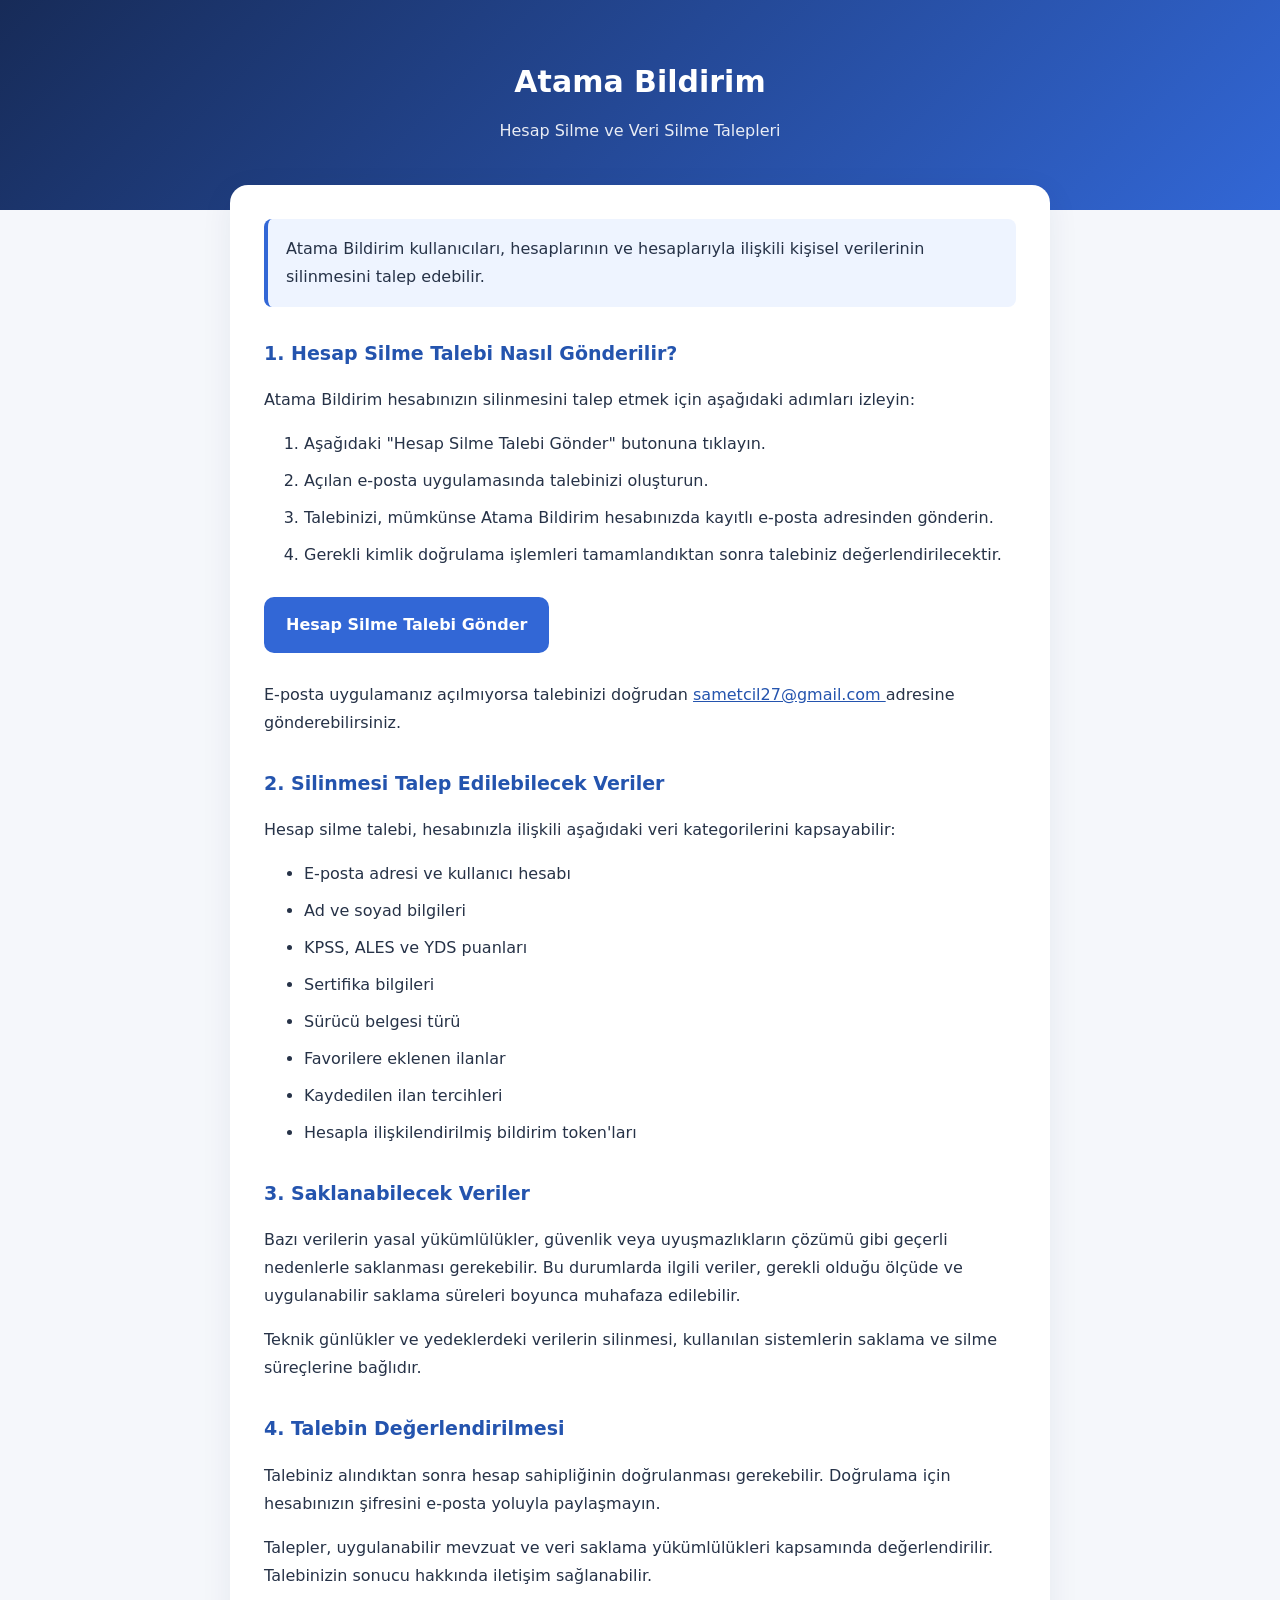
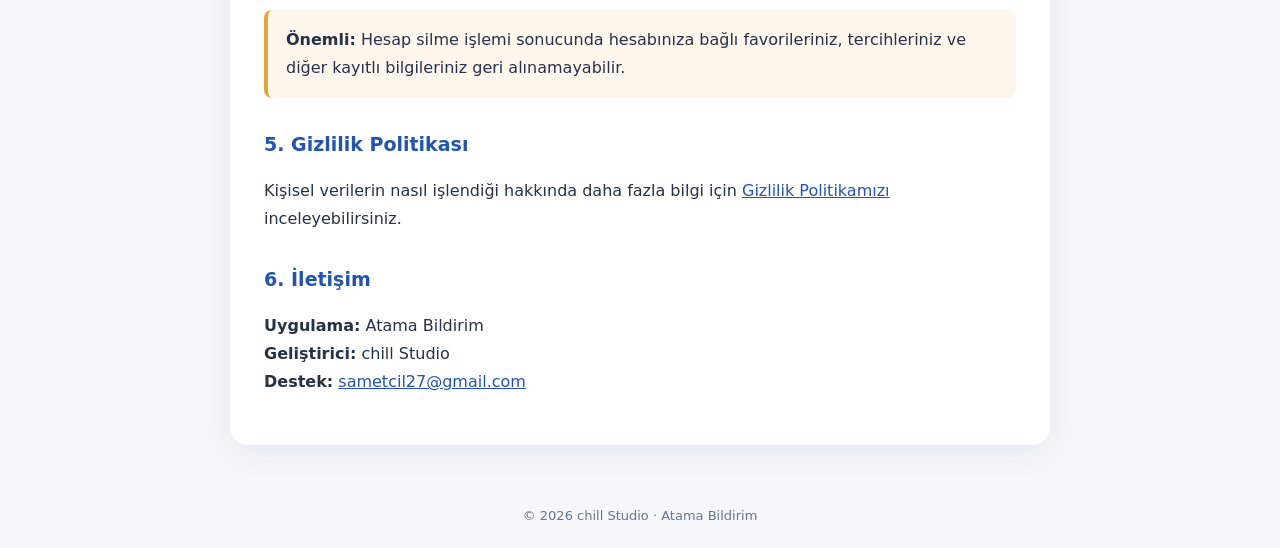
==== delete-account.html @ 88672266 "Create delete-account.html" ====
<!DOCTYPE html>
<html lang="tr">
<head>
  <meta charset="UTF-8">
  <meta name="viewport" content="width=device-width, initial-scale=1">
  <meta name="description" content="Atama Bildirim hesap silme ve kişisel veri silme talepleri">
  <title>Hesap Silme | Atama Bildirim</title>
  <style>
    :root {
      font-family: system-ui, -apple-system, sans-serif;
      color-scheme: light;
    }
    * { box-sizing: border-box; }
    body {
      margin: 0;
      background: #f5f7fb;
      color: #263247;
      line-height: 1.75;
    }
    header {
      background: linear-gradient(135deg, #172b58, #3267d6);
      color: white;
      padding: 56px 20px 65px;
      text-align: center;
    }
    header h1 {
      font-size: 30px;
      margin: 0 0 8px;
    }
    header p { margin: 0; opacity: .9; }
    main {
      max-width: 820px;
      margin: -25px auto 40px;
      padding: 34px;
      background: white;
      border-radius: 18px;
      box-shadow: 0 8px 32px rgba(20,40,80,.07);
      position: relative;
    }
    h2 {
      color: #2454ae;
      font-size: 19px;
      margin-top: 30px;
    }
    p { margin-bottom: 15px; }
    li { margin-bottom: 9px; }
    a { color: #2454ae; }
    .notice {
      background: #eef4ff;
      border-left: 4px solid #3267d6;
      padding: 16px 18px;
      border-radius: 8px;
    }
    .warning {
      background: #fff7ed;
      border-left: 4px solid #e6a23c;
      padding: 16px 18px;
      border-radius: 8px;
      margin-top: 20px;
    }
    .button {
      display: inline-block;
      padding: 14px 22px;
      border-radius: 10px;
      background: #3267d6;
      color: white;
      text-decoration: none;
      font-weight: 600;
      margin: 12px 0;
    }
    .button:hover { background: #2454ae; }
    footer {
      text-align: center;
      color: #68758b;
      padding: 20px;
      font-size: 13px;
    }
    @media(max-width:600px) {
      header { padding: 40px 16px 55px; }
      header h1 { font-size: 25px; }
      main { margin: -18px 12px 20px; padding: 22px; }
      .button { display: block; text-align: center; }
    }
  </style>
</head>
<body>
  <header>
    <h1>Atama Bildirim</h1>
    <p>Hesap Silme ve Veri Silme Talepleri</p>
  </header>

  <main>
    <div class="notice">
      Atama Bildirim kullanıcıları, hesaplarının ve
      hesaplarıyla ilişkili kişisel verilerinin
      silinmesini talep edebilir.
    </div>

    <h2>1. Hesap Silme Talebi Nasıl Gönderilir?</h2>
    <p>
      Atama Bildirim hesabınızın silinmesini
      talep etmek için aşağıdaki adımları izleyin:
    </p>
    <ol>
      <li>
        Aşağıdaki "Hesap Silme Talebi Gönder"
        butonuna tıklayın.
      </li>
      <li>
        Açılan e-posta uygulamasında talebinizi
        oluşturun.
      </li>
      <li>
        Talebinizi, mümkünse Atama Bildirim
        hesabınızda kayıtlı e-posta adresinden gönderin.
      </li>
      <li>
        Gerekli kimlik doğrulama işlemleri
        tamamlandıktan sonra talebiniz
        değerlendirilecektir.
      </li>
    </ol>

    <a class="button"
       href="mailto:sametcil27@gmail.com?subject=Atama%20Bildirim%20-%20Hesap%20Silme%20Talebi&amp;body=Merhaba%2C%0A%0AAtama%20Bildirim%20hesabimin%20ve%20hesabimla%20iliskili%20kisisel%20verilerimin%20silinmesini%20talep%20ediyorum.%0A%0AKayitli%20e-posta%20adresim%3A%20%0A%0ATesekkurler.">
      Hesap Silme Talebi Gönder
    </a>

    <p>
      E-posta uygulamanız açılmıyorsa talebinizi
      doğrudan
      <a href="mailto:sametcil27@gmail.com">
        sametcil27@gmail.com
      </a>
      adresine gönderebilirsiniz.
    </p>

    <h2>2. Silinmesi Talep Edilebilecek Veriler</h2>
    <p>
      Hesap silme talebi, hesabınızla ilişkili
      aşağıdaki veri kategorilerini kapsayabilir:
    </p>
    <ul>
      <li>E-posta adresi ve kullanıcı hesabı</li>
      <li>Ad ve soyad bilgileri</li>
      <li>KPSS, ALES ve YDS puanları</li>
      <li>Sertifika bilgileri</li>
      <li>Sürücü belgesi türü</li>
      <li>Favorilere eklenen ilanlar</li>
      <li>Kaydedilen ilan tercihleri</li>
      <li>Hesapla ilişkilendirilmiş bildirim token'ları</li>
    </ul>

    <h2>3. Saklanabilecek Veriler</h2>
    <p>
      Bazı verilerin yasal yükümlülükler,
      güvenlik veya uyuşmazlıkların çözümü
      gibi geçerli nedenlerle saklanması
      gerekebilir. Bu durumlarda ilgili
      veriler, gerekli olduğu ölçüde ve
      uygulanabilir saklama süreleri boyunca
      muhafaza edilebilir.
    </p>
    <p>
      Teknik günlükler ve yedeklerdeki verilerin
      silinmesi, kullanılan sistemlerin
      saklama ve silme süreçlerine bağlıdır.
    </p>

    <h2>4. Talebin Değerlendirilmesi</h2>
    <p>
      Talebiniz alındıktan sonra hesap
      sahipliğinin doğrulanması gerekebilir.
      Doğrulama için hesabınızın şifresini
      e-posta yoluyla paylaşmayın.
    </p>
    <p>
      Talepler, uygulanabilir mevzuat ve
      veri saklama yükümlülükleri
      kapsamında değerlendirilir.
      Talebinizin sonucu hakkında
      iletişim sağlanabilir.
    </p>

    <div class="warning">
      <strong>Önemli:</strong>
      Hesap silme işlemi sonucunda
      hesabınıza bağlı favorileriniz,
      tercihleriniz ve diğer kayıtlı
      bilgileriniz geri alınamayabilir.
    </div>

    <h2>5. Gizlilik Politikası</h2>
    <p>
      Kişisel verilerin nasıl işlendiği
      hakkında daha fazla bilgi için
      <a href="privacy-policy.html">
        Gizlilik Politikamızı
      </a>
      inceleyebilirsiniz.
    </p>

    <h2>6. İletişim</h2>
    <p>
      <strong>Uygulama:</strong> Atama Bildirim<br>
      <strong>Geliştirici:</strong> chill Studio<br>
      <strong>Destek:</strong>
      <a href="mailto:sametcil27@gmail.com">
        sametcil27@gmail.com
      </a>
    </p>
  </main>

  <footer>
    © 2026 chill Studio · Atama Bildirim
  </footer>
</body>
</html>
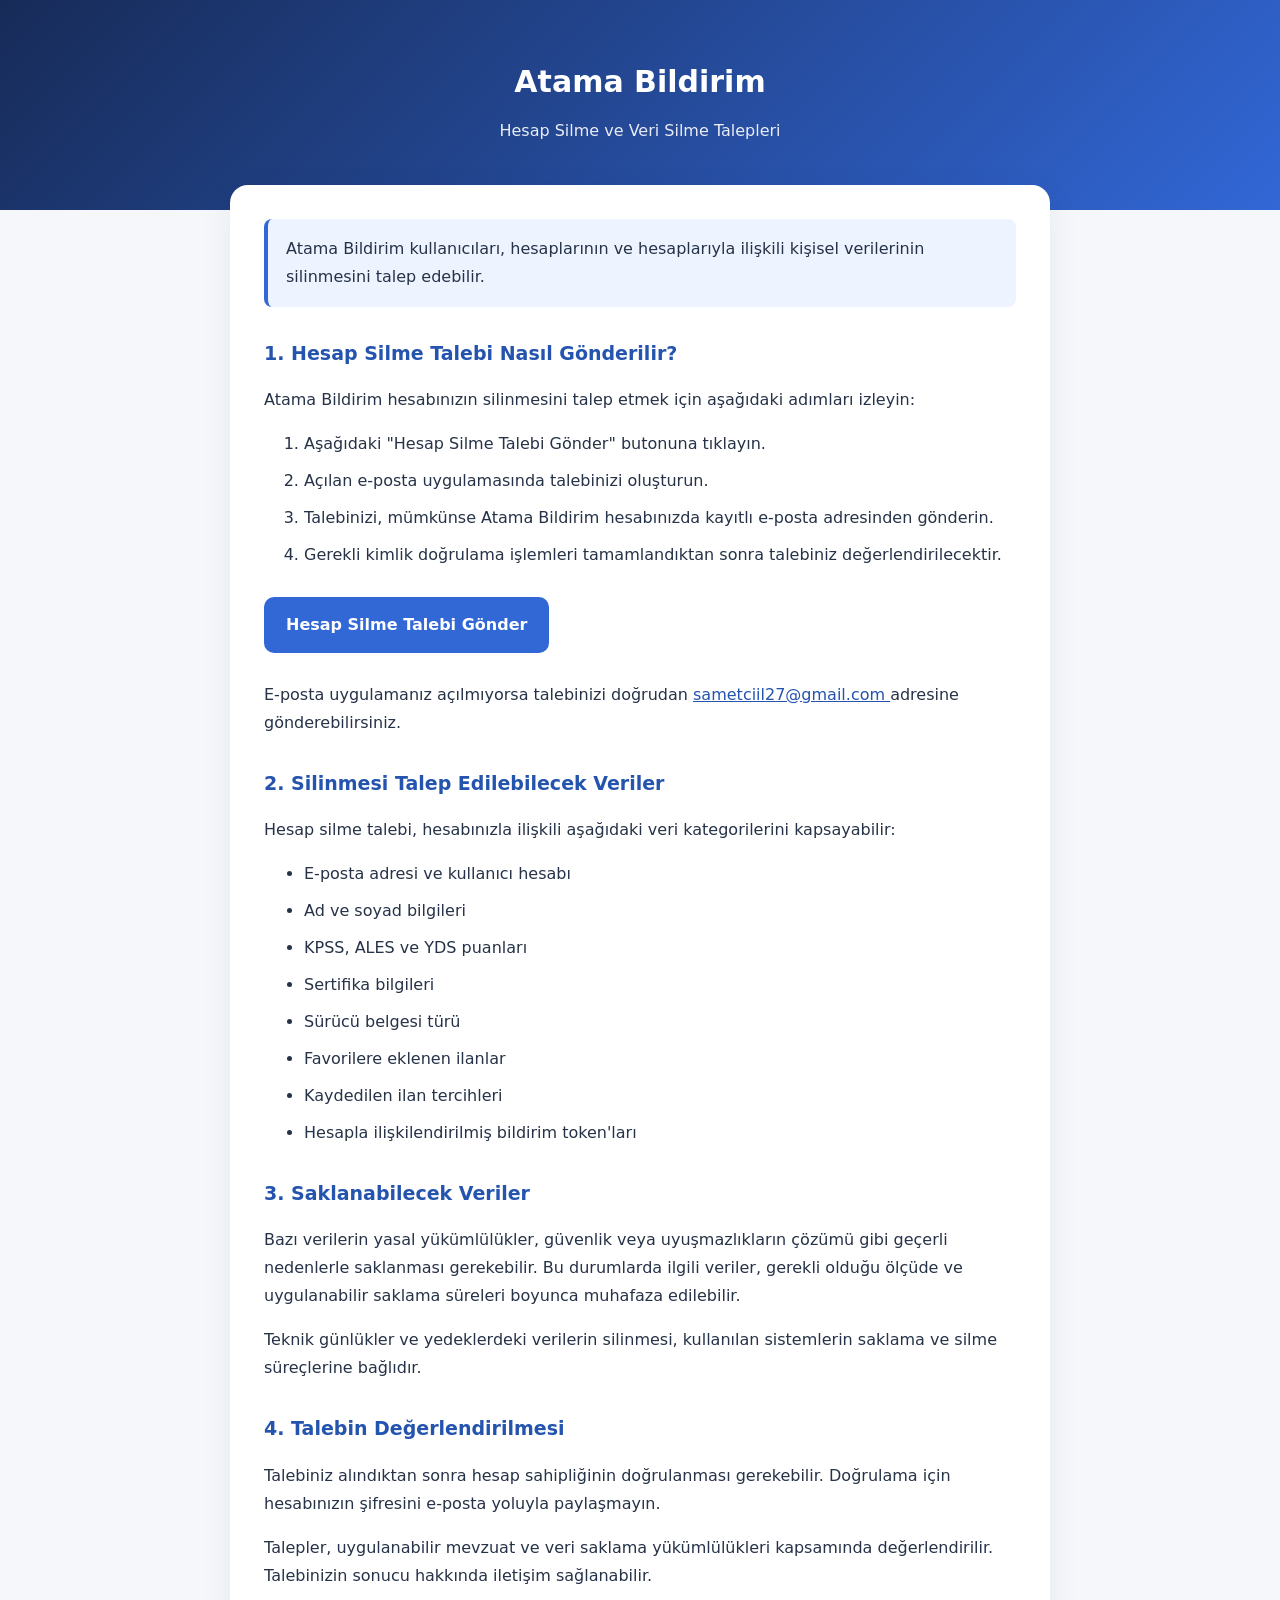
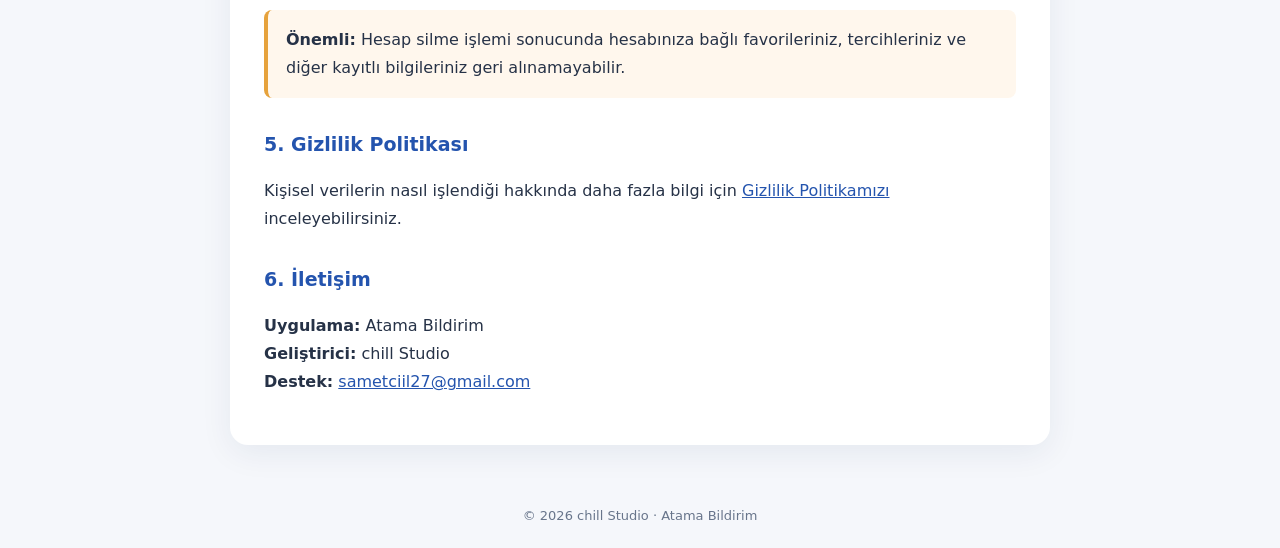
==== commit edb4409f: "Update delete-account.html" ====
--- a/delete-account.html
+++ b/delete-account.html
@@ -123,15 +123,15 @@
     </ol>
 
     <a class="button"
-       href="mailto:sametcil27@gmail.com?subject=Atama%20Bildirim%20-%20Hesap%20Silme%20Talebi&amp;body=Merhaba%2C%0A%0AAtama%20Bildirim%20hesabimin%20ve%20hesabimla%20iliskili%20kisisel%20verilerimin%20silinmesini%20talep%20ediyorum.%0A%0AKayitli%20e-posta%20adresim%3A%20%0A%0ATesekkurler.">
+       href="mailto:sametciil27@gmail.com?subject=Atama%20Bildirim%20-%20Hesap%20Silme%20Talebi&amp;body=Merhaba%2C%0A%0AAtama%20Bildirim%20hesabimin%20ve%20hesabimla%20iliskili%20kisisel%20verilerimin%20silinmesini%20talep%20ediyorum.%0A%0AKayitli%20e-posta%20adresim%3A%20%0A%0ATesekkurler.">
       Hesap Silme Talebi Gönder
     </a>
 
     <p>
       E-posta uygulamanız açılmıyorsa talebinizi
       doğrudan
-      <a href="mailto:sametcil27@gmail.com">
-        sametcil27@gmail.com
+      <a href="mailto:sametciil27@gmail.com">
+        sametciil27@gmail.com
       </a>
       adresine gönderebilirsiniz.
     </p>
@@ -206,8 +206,8 @@
       <strong>Uygulama:</strong> Atama Bildirim<br>
       <strong>Geliştirici:</strong> chill Studio<br>
       <strong>Destek:</strong>
-      <a href="mailto:sametcil27@gmail.com">
-        sametcil27@gmail.com
+      <a href="mailto:sametciil27@gmail.com">
+        sametciil27@gmail.com
       </a>
     </p>
   </main>
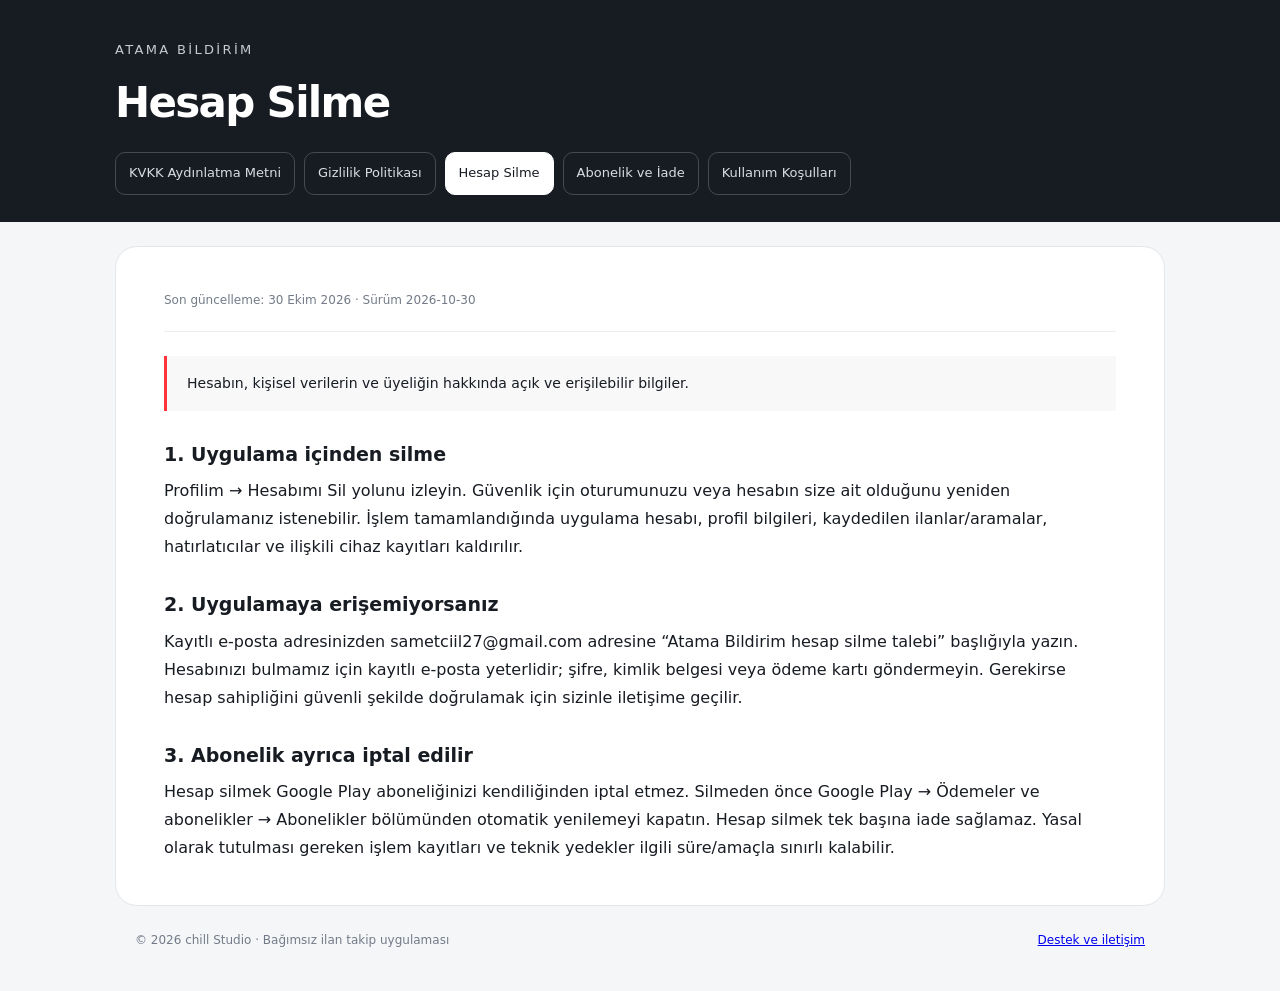
==== commit 3f5b1145: "Add KVKK, terms and subscription pages with shared navigation" ====
--- a/delete-account.html
+++ b/delete-account.html
@@ -1,219 +1 @@
-
-<!DOCTYPE html>
-<html lang="tr">
-<head>
-  <meta charset="UTF-8">
-  <meta name="viewport" content="width=device-width, initial-scale=1">
-  <meta name="description" content="Atama Bildirim hesap silme ve kişisel veri silme talepleri">
-  <title>Hesap Silme | Atama Bildirim</title>
-  <style>
-    :root {
-      font-family: system-ui, -apple-system, sans-serif;
-      color-scheme: light;
-    }
-    * { box-sizing: border-box; }
-    body {
-      margin: 0;
-      background: #f5f7fb;
-      color: #263247;
-      line-height: 1.75;
-    }
-    header {
-      background: linear-gradient(135deg, #172b58, #3267d6);
-      color: white;
-      padding: 56px 20px 65px;
-      text-align: center;
-    }
-    header h1 {
-      font-size: 30px;
-      margin: 0 0 8px;
-    }
-    header p { margin: 0; opacity: .9; }
-    main {
-      max-width: 820px;
-      margin: -25px auto 40px;
-      padding: 34px;
-      background: white;
-      border-radius: 18px;
-      box-shadow: 0 8px 32px rgba(20,40,80,.07);
-      position: relative;
-    }
-    h2 {
-      color: #2454ae;
-      font-size: 19px;
-      margin-top: 30px;
-    }
-    p { margin-bottom: 15px; }
-    li { margin-bottom: 9px; }
-    a { color: #2454ae; }
-    .notice {
-      background: #eef4ff;
-      border-left: 4px solid #3267d6;
-      padding: 16px 18px;
-      border-radius: 8px;
-    }
-    .warning {
-      background: #fff7ed;
-      border-left: 4px solid #e6a23c;
-      padding: 16px 18px;
-      border-radius: 8px;
-      margin-top: 20px;
-    }
-    .button {
-      display: inline-block;
-      padding: 14px 22px;
-      border-radius: 10px;
-      background: #3267d6;
-      color: white;
-      text-decoration: none;
-      font-weight: 600;
-      margin: 12px 0;
-    }
-    .button:hover { background: #2454ae; }
-    footer {
-      text-align: center;
-      color: #68758b;
-      padding: 20px;
-      font-size: 13px;
-    }
-    @media(max-width:600px) {
-      header { padding: 40px 16px 55px; }
-      header h1 { font-size: 25px; }
-      main { margin: -18px 12px 20px; padding: 22px; }
-      .button { display: block; text-align: center; }
-    }
-  </style>
-</head>
-<body>
-  <header>
-    <h1>Atama Bildirim</h1>
-    <p>Hesap Silme ve Veri Silme Talepleri</p>
-  </header>
-
-  <main>
-    <div class="notice">
-      Atama Bildirim kullanıcıları, hesaplarının ve
-      hesaplarıyla ilişkili kişisel verilerinin
-      silinmesini talep edebilir.
-    </div>
-
-    <h2>1. Hesap Silme Talebi Nasıl Gönderilir?</h2>
-    <p>
-      Atama Bildirim hesabınızın silinmesini
-      talep etmek için aşağıdaki adımları izleyin:
-    </p>
-    <ol>
-      <li>
-        Aşağıdaki "Hesap Silme Talebi Gönder"
-        butonuna tıklayın.
-      </li>
-      <li>
-        Açılan e-posta uygulamasında talebinizi
-        oluşturun.
-      </li>
-      <li>
-        Talebinizi, mümkünse Atama Bildirim
-        hesabınızda kayıtlı e-posta adresinden gönderin.
-      </li>
-      <li>
-        Gerekli kimlik doğrulama işlemleri
-        tamamlandıktan sonra talebiniz
-        değerlendirilecektir.
-      </li>
-    </ol>
-
-    <a class="button"
-       href="mailto:sametciil27@gmail.com?subject=Atama%20Bildirim%20-%20Hesap%20Silme%20Talebi&amp;body=Merhaba%2C%0A%0AAtama%20Bildirim%20hesabimin%20ve%20hesabimla%20iliskili%20kisisel%20verilerimin%20silinmesini%20talep%20ediyorum.%0A%0AKayitli%20e-posta%20adresim%3A%20%0A%0ATesekkurler.">
-      Hesap Silme Talebi Gönder
-    </a>
-
-    <p>
-      E-posta uygulamanız açılmıyorsa talebinizi
-      doğrudan
-      <a href="mailto:sametciil27@gmail.com">
-        sametciil27@gmail.com
-      </a>
-      adresine gönderebilirsiniz.
-    </p>
-
-    <h2>2. Silinmesi Talep Edilebilecek Veriler</h2>
-    <p>
-      Hesap silme talebi, hesabınızla ilişkili
-      aşağıdaki veri kategorilerini kapsayabilir:
-    </p>
-    <ul>
-      <li>E-posta adresi ve kullanıcı hesabı</li>
-      <li>Ad ve soyad bilgileri</li>
-      <li>KPSS, ALES ve YDS puanları</li>
-      <li>Sertifika bilgileri</li>
-      <li>Sürücü belgesi türü</li>
-      <li>Favorilere eklenen ilanlar</li>
-      <li>Kaydedilen ilan tercihleri</li>
-      <li>Hesapla ilişkilendirilmiş bildirim token'ları</li>
-    </ul>
-
-    <h2>3. Saklanabilecek Veriler</h2>
-    <p>
-      Bazı verilerin yasal yükümlülükler,
-      güvenlik veya uyuşmazlıkların çözümü
-      gibi geçerli nedenlerle saklanması
-      gerekebilir. Bu durumlarda ilgili
-      veriler, gerekli olduğu ölçüde ve
-      uygulanabilir saklama süreleri boyunca
-      muhafaza edilebilir.
-    </p>
-    <p>
-      Teknik günlükler ve yedeklerdeki verilerin
-      silinmesi, kullanılan sistemlerin
-      saklama ve silme süreçlerine bağlıdır.
-    </p>
-
-    <h2>4. Talebin Değerlendirilmesi</h2>
-    <p>
-      Talebiniz alındıktan sonra hesap
-      sahipliğinin doğrulanması gerekebilir.
-      Doğrulama için hesabınızın şifresini
-      e-posta yoluyla paylaşmayın.
-    </p>
-    <p>
-      Talepler, uygulanabilir mevzuat ve
-      veri saklama yükümlülükleri
-      kapsamında değerlendirilir.
-      Talebinizin sonucu hakkında
-      iletişim sağlanabilir.
-    </p>
-
-    <div class="warning">
-      <strong>Önemli:</strong>
-      Hesap silme işlemi sonucunda
-      hesabınıza bağlı favorileriniz,
-      tercihleriniz ve diğer kayıtlı
-      bilgileriniz geri alınamayabilir.
-    </div>
-
-    <h2>5. Gizlilik Politikası</h2>
-    <p>
-      Kişisel verilerin nasıl işlendiği
-      hakkında daha fazla bilgi için
-      <a href="privacy-policy.html">
-        Gizlilik Politikamızı
-      </a>
-      inceleyebilirsiniz.
-    </p>
-
-    <h2>6. İletişim</h2>
-    <p>
-      <strong>Uygulama:</strong> Atama Bildirim<br>
-      <strong>Geliştirici:</strong> chill Studio<br>
-      <strong>Destek:</strong>
-      <a href="mailto:sametciil27@gmail.com">
-        sametciil27@gmail.com
-      </a>
-    </p>
-  </main>
-
-  <footer>
-    © 2026 chill Studio · Atama Bildirim
-  </footer>
-</body>
-</html>
+<!doctype html><html lang="tr"><head><meta charset="utf-8"><meta name="viewport" content="width=device-width,initial-scale=1"><title>Hesap Silme | Atama Bildirim</title><link rel="stylesheet" href="style.css"></head><body><header><a class="brand" href="index.html">ATAMA BİLDİRİM</a><h1>Hesap Silme</h1><nav aria-label="Yasal sayfalar"><a href="kvkk.html">KVKK Aydınlatma Metni</a><a href="privacy-policy.html">Gizlilik Politikası</a><a href="delete-account.html" aria-current="page">Hesap Silme</a><a href="subscription-terms.html">Abonelik ve İade</a><a href="terms.html">Kullanım Koşulları</a></nav></header><main><p class="meta">Son güncelleme: 30 Ekim 2026 · Sürüm 2026-10-30</p><p class="intro">Hesabın, kişisel verilerin ve üyeliğin hakkında açık ve erişilebilir bilgiler.</p><section><h2>1. Uygulama içinden silme</h2><p>Profilim → Hesabımı Sil yolunu izleyin. Güvenlik için oturumunuzu veya hesabın size ait olduğunu yeniden doğrulamanız istenebilir. İşlem tamamlandığında uygulama hesabı, profil bilgileri, kaydedilen ilanlar/aramalar, hatırlatıcılar ve ilişkili cihaz kayıtları kaldırılır.</p></section><section><h2>2. Uygulamaya erişemiyorsanız</h2><p>Kayıtlı e-posta adresinizden sametciil27@gmail.com adresine “Atama Bildirim hesap silme talebi” başlığıyla yazın. Hesabınızı bulmamız için kayıtlı e-posta yeterlidir; şifre, kimlik belgesi veya ödeme kartı göndermeyin. Gerekirse hesap sahipliğini güvenli şekilde doğrulamak için sizinle iletişime geçilir.</p></section><section><h2>3. Abonelik ayrıca iptal edilir</h2><p>Hesap silmek Google Play aboneliğinizi kendiliğinden iptal etmez. Silmeden önce Google Play → Ödemeler ve abonelikler → Abonelikler bölümünden otomatik yenilemeyi kapatın. Hesap silmek tek başına iade sağlamaz. Yasal olarak tutulması gereken işlem kayıtları ve teknik yedekler ilgili süre/amaçla sınırlı kalabilir.</p></section></main><footer><span>© 2026 chill Studio · Bağımsız ilan takip uygulaması</span><a href="mailto:sametciil27@gmail.com">Destek ve iletişim</a></footer></body></html>
--- a/style.css
+++ b/style.css
@@ -0,0 +1 @@
+*{box-sizing:border-box}body{margin:0;background:#f5f6f8;color:#171b22;font:16px/1.75 system-ui,-apple-system,sans-serif}header{background:#171b22;color:#fff;padding:35px max(20px,calc((100vw - 1050px)/2)) 27px}.brand{font-size:13px;letter-spacing:.18em;color:#c6cbd2;text-decoration:none}h1{font-size:clamp(27px,5vw,42px);line-height:1.2;margin:15px 0 24px;letter-spacing:-.04em}nav{display:flex;flex-wrap:wrap;gap:9px}nav a{color:#dadde3;text-decoration:none;font-size:13px;padding:9px 13px;border:1px solid #444953;border-radius:10px}nav a[aria-current=page],nav a:hover{background:#fff;color:#171b22;border-color:#fff}main{max-width:1050px;margin:24px auto;padding:35px clamp(20px,5vw,48px);background:#fff;border:1px solid #e4e6eb;border-radius:22px}.meta{font-size:12px;color:#737b88;border-bottom:1px solid #e9ebef;padding-bottom:20px}.intro{border-left:3px solid #ff343b;background:#f8f8f9;padding:15px 20px;margin:24px 0;font-size:14px}h2{font-size:19px;line-height:1.4;margin:30px 0 10px}p{margin:8px 0;overflow-wrap:anywhere}main a{color:#222;text-underline-offset:4px}footer{max-width:1050px;margin:20px auto 40px;padding:0 20px;font-size:12px;color:#737b88;display:flex;justify-content:space-between;gap:20px;flex-wrap:wrap}@media(max-width:700px){main{margin:16px 12px;padding:24px 19px}header{padding:26px 20px}nav a{font-size:12px;padding:8px 10px}}
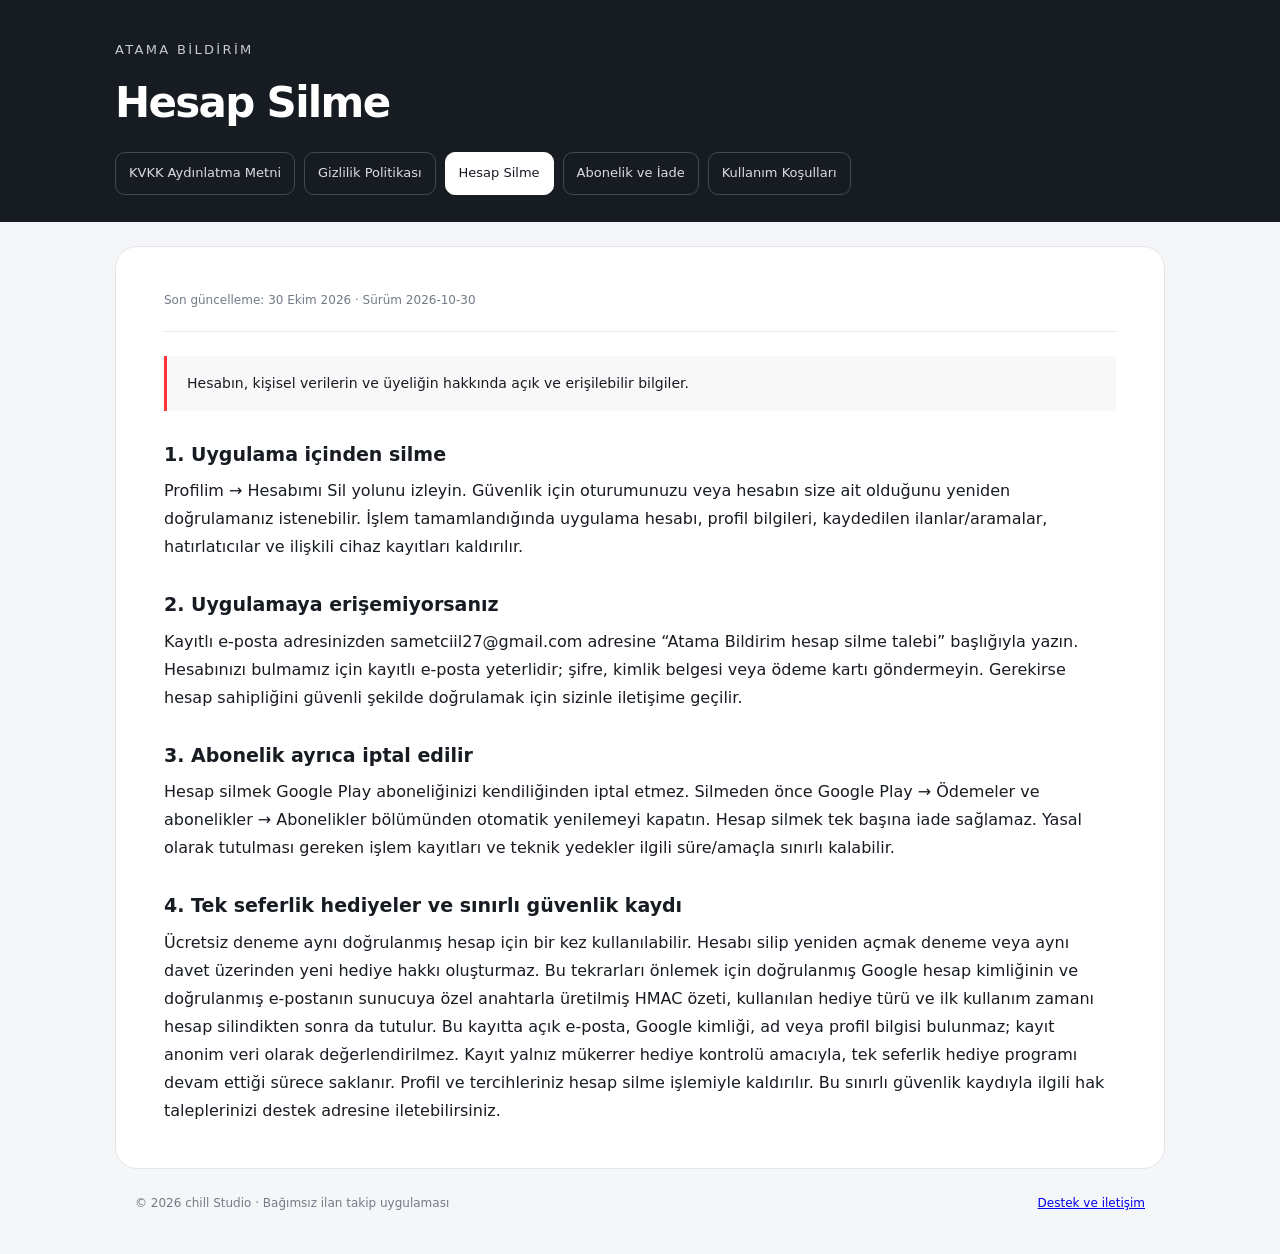
==== commit eeb5349c: "Disclose minimal persistent promotion anti-abuse records" ====
--- a/delete-account.html
+++ b/delete-account.html
@@ -1 +1 @@
-<!doctype html><html lang="tr"><head><meta charset="utf-8"><meta name="viewport" content="width=device-width,initial-scale=1"><title>Hesap Silme | Atama Bildirim</title><link rel="stylesheet" href="style.css"></head><body><header><a class="brand" href="index.html">ATAMA BİLDİRİM</a><h1>Hesap Silme</h1><nav aria-label="Yasal sayfalar"><a href="kvkk.html">KVKK Aydınlatma Metni</a><a href="privacy-policy.html">Gizlilik Politikası</a><a href="delete-account.html" aria-current="page">Hesap Silme</a><a href="subscription-terms.html">Abonelik ve İade</a><a href="terms.html">Kullanım Koşulları</a></nav></header><main><p class="meta">Son güncelleme: 30 Ekim 2026 · Sürüm 2026-10-30</p><p class="intro">Hesabın, kişisel verilerin ve üyeliğin hakkında açık ve erişilebilir bilgiler.</p><section><h2>1. Uygulama içinden silme</h2><p>Profilim → Hesabımı Sil yolunu izleyin. Güvenlik için oturumunuzu veya hesabın size ait olduğunu yeniden doğrulamanız istenebilir. İşlem tamamlandığında uygulama hesabı, profil bilgileri, kaydedilen ilanlar/aramalar, hatırlatıcılar ve ilişkili cihaz kayıtları kaldırılır.</p></section><section><h2>2. Uygulamaya erişemiyorsanız</h2><p>Kayıtlı e-posta adresinizden sametciil27@gmail.com adresine “Atama Bildirim hesap silme talebi” başlığıyla yazın. Hesabınızı bulmamız için kayıtlı e-posta yeterlidir; şifre, kimlik belgesi veya ödeme kartı göndermeyin. Gerekirse hesap sahipliğini güvenli şekilde doğrulamak için sizinle iletişime geçilir.</p></section><section><h2>3. Abonelik ayrıca iptal edilir</h2><p>Hesap silmek Google Play aboneliğinizi kendiliğinden iptal etmez. Silmeden önce Google Play → Ödemeler ve abonelikler → Abonelikler bölümünden otomatik yenilemeyi kapatın. Hesap silmek tek başına iade sağlamaz. Yasal olarak tutulması gereken işlem kayıtları ve teknik yedekler ilgili süre/amaçla sınırlı kalabilir.</p></section></main><footer><span>© 2026 chill Studio · Bağımsız ilan takip uygulaması</span><a href="mailto:sametciil27@gmail.com">Destek ve iletişim</a></footer></body></html>+<!doctype html><html lang="tr"><head><meta charset="utf-8"><meta name="viewport" content="width=device-width,initial-scale=1"><title>Hesap Silme | Atama Bildirim</title><link rel="stylesheet" href="style.css"></head><body><header><a class="brand" href="index.html">ATAMA BİLDİRİM</a><h1>Hesap Silme</h1><nav aria-label="Yasal sayfalar"><a href="kvkk.html">KVKK Aydınlatma Metni</a><a href="privacy-policy.html">Gizlilik Politikası</a><a href="delete-account.html" aria-current="page">Hesap Silme</a><a href="subscription-terms.html">Abonelik ve İade</a><a href="terms.html">Kullanım Koşulları</a></nav></header><main><p class="meta">Son güncelleme: 30 Ekim 2026 · Sürüm 2026-10-30</p><p class="intro">Hesabın, kişisel verilerin ve üyeliğin hakkında açık ve erişilebilir bilgiler.</p><section><h2>1. Uygulama içinden silme</h2><p>Profilim → Hesabımı Sil yolunu izleyin. Güvenlik için oturumunuzu veya hesabın size ait olduğunu yeniden doğrulamanız istenebilir. İşlem tamamlandığında uygulama hesabı, profil bilgileri, kaydedilen ilanlar/aramalar, hatırlatıcılar ve ilişkili cihaz kayıtları kaldırılır.</p></section><section><h2>2. Uygulamaya erişemiyorsanız</h2><p>Kayıtlı e-posta adresinizden sametciil27@gmail.com adresine “Atama Bildirim hesap silme talebi” başlığıyla yazın. Hesabınızı bulmamız için kayıtlı e-posta yeterlidir; şifre, kimlik belgesi veya ödeme kartı göndermeyin. Gerekirse hesap sahipliğini güvenli şekilde doğrulamak için sizinle iletişime geçilir.</p></section><section><h2>3. Abonelik ayrıca iptal edilir</h2><p>Hesap silmek Google Play aboneliğinizi kendiliğinden iptal etmez. Silmeden önce Google Play → Ödemeler ve abonelikler → Abonelikler bölümünden otomatik yenilemeyi kapatın. Hesap silmek tek başına iade sağlamaz. Yasal olarak tutulması gereken işlem kayıtları ve teknik yedekler ilgili süre/amaçla sınırlı kalabilir.</p></section><section><h2>4. Tek seferlik hediyeler ve sınırlı güvenlik kaydı</h2><p>Ücretsiz deneme aynı doğrulanmış hesap için bir kez kullanılabilir. Hesabı silip yeniden açmak deneme veya aynı davet üzerinden yeni hediye hakkı oluşturmaz. Bu tekrarları önlemek için doğrulanmış Google hesap kimliğinin ve doğrulanmış e-postanın sunucuya özel anahtarla üretilmiş HMAC özeti, kullanılan hediye türü ve ilk kullanım zamanı hesap silindikten sonra da tutulur. Bu kayıtta açık e-posta, Google kimliği, ad veya profil bilgisi bulunmaz; kayıt anonim veri olarak değerlendirilmez. Kayıt yalnız mükerrer hediye kontrolü amacıyla, tek seferlik hediye programı devam ettiği sürece saklanır. Profil ve tercihleriniz hesap silme işlemiyle kaldırılır. Bu sınırlı güvenlik kaydıyla ilgili hak taleplerinizi destek adresine iletebilirsiniz.</p></section></main><footer><span>© 2026 chill Studio · Bağımsız ilan takip uygulaması</span><a href="mailto:sametciil27@gmail.com">Destek ve iletişim</a></footer></body></html>
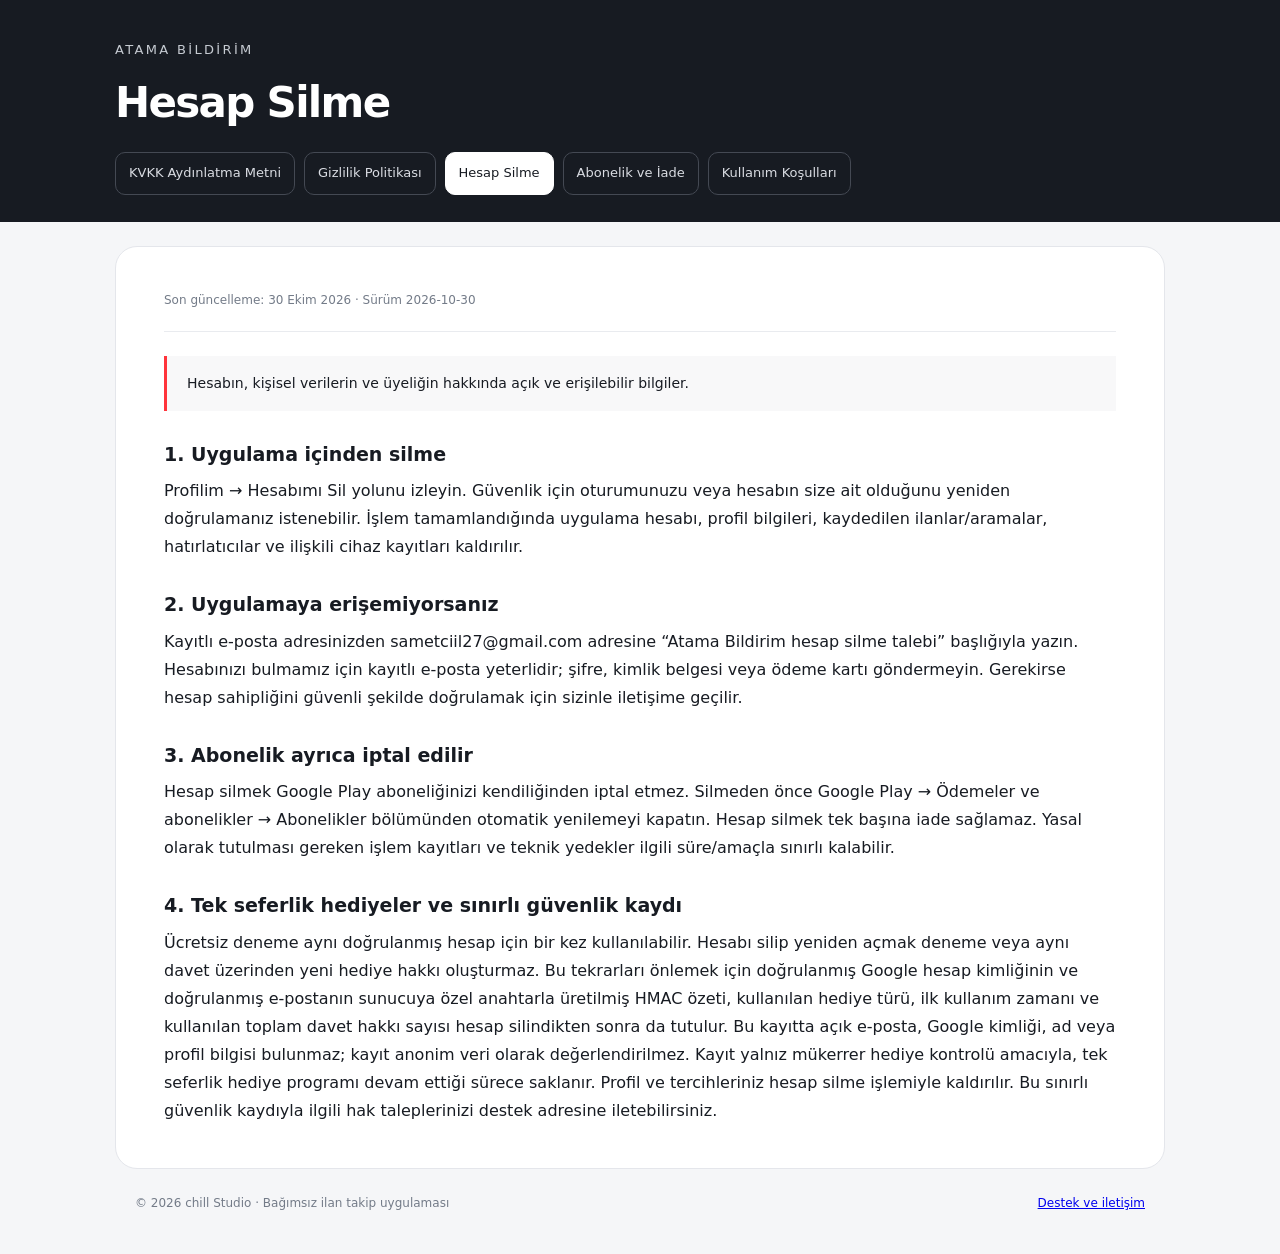
==== commit 8295ba54: "Disclose persistent referral allowance counter" ====
--- a/delete-account.html
+++ b/delete-account.html
@@ -1 +1 @@
-<!doctype html><html lang="tr"><head><meta charset="utf-8"><meta name="viewport" content="width=device-width,initial-scale=1"><title>Hesap Silme | Atama Bildirim</title><link rel="stylesheet" href="style.css"></head><body><header><a class="brand" href="index.html">ATAMA BİLDİRİM</a><h1>Hesap Silme</h1><nav aria-label="Yasal sayfalar"><a href="kvkk.html">KVKK Aydınlatma Metni</a><a href="privacy-policy.html">Gizlilik Politikası</a><a href="delete-account.html" aria-current="page">Hesap Silme</a><a href="subscription-terms.html">Abonelik ve İade</a><a href="terms.html">Kullanım Koşulları</a></nav></header><main><p class="meta">Son güncelleme: 30 Ekim 2026 · Sürüm 2026-10-30</p><p class="intro">Hesabın, kişisel verilerin ve üyeliğin hakkında açık ve erişilebilir bilgiler.</p><section><h2>1. Uygulama içinden silme</h2><p>Profilim → Hesabımı Sil yolunu izleyin. Güvenlik için oturumunuzu veya hesabın size ait olduğunu yeniden doğrulamanız istenebilir. İşlem tamamlandığında uygulama hesabı, profil bilgileri, kaydedilen ilanlar/aramalar, hatırlatıcılar ve ilişkili cihaz kayıtları kaldırılır.</p></section><section><h2>2. Uygulamaya erişemiyorsanız</h2><p>Kayıtlı e-posta adresinizden sametciil27@gmail.com adresine “Atama Bildirim hesap silme talebi” başlığıyla yazın. Hesabınızı bulmamız için kayıtlı e-posta yeterlidir; şifre, kimlik belgesi veya ödeme kartı göndermeyin. Gerekirse hesap sahipliğini güvenli şekilde doğrulamak için sizinle iletişime geçilir.</p></section><section><h2>3. Abonelik ayrıca iptal edilir</h2><p>Hesap silmek Google Play aboneliğinizi kendiliğinden iptal etmez. Silmeden önce Google Play → Ödemeler ve abonelikler → Abonelikler bölümünden otomatik yenilemeyi kapatın. Hesap silmek tek başına iade sağlamaz. Yasal olarak tutulması gereken işlem kayıtları ve teknik yedekler ilgili süre/amaçla sınırlı kalabilir.</p></section><section><h2>4. Tek seferlik hediyeler ve sınırlı güvenlik kaydı</h2><p>Ücretsiz deneme aynı doğrulanmış hesap için bir kez kullanılabilir. Hesabı silip yeniden açmak deneme veya aynı davet üzerinden yeni hediye hakkı oluşturmaz. Bu tekrarları önlemek için doğrulanmış Google hesap kimliğinin ve doğrulanmış e-postanın sunucuya özel anahtarla üretilmiş HMAC özeti, kullanılan hediye türü ve ilk kullanım zamanı hesap silindikten sonra da tutulur. Bu kayıtta açık e-posta, Google kimliği, ad veya profil bilgisi bulunmaz; kayıt anonim veri olarak değerlendirilmez. Kayıt yalnız mükerrer hediye kontrolü amacıyla, tek seferlik hediye programı devam ettiği sürece saklanır. Profil ve tercihleriniz hesap silme işlemiyle kaldırılır. Bu sınırlı güvenlik kaydıyla ilgili hak taleplerinizi destek adresine iletebilirsiniz.</p></section></main><footer><span>© 2026 chill Studio · Bağımsız ilan takip uygulaması</span><a href="mailto:sametciil27@gmail.com">Destek ve iletişim</a></footer></body></html>+<!doctype html><html lang="tr"><head><meta charset="utf-8"><meta name="viewport" content="width=device-width,initial-scale=1"><title>Hesap Silme | Atama Bildirim</title><link rel="stylesheet" href="style.css"></head><body><header><a class="brand" href="index.html">ATAMA BİLDİRİM</a><h1>Hesap Silme</h1><nav aria-label="Yasal sayfalar"><a href="kvkk.html">KVKK Aydınlatma Metni</a><a href="privacy-policy.html">Gizlilik Politikası</a><a href="delete-account.html" aria-current="page">Hesap Silme</a><a href="subscription-terms.html">Abonelik ve İade</a><a href="terms.html">Kullanım Koşulları</a></nav></header><main><p class="meta">Son güncelleme: 30 Ekim 2026 · Sürüm 2026-10-30</p><p class="intro">Hesabın, kişisel verilerin ve üyeliğin hakkında açık ve erişilebilir bilgiler.</p><section><h2>1. Uygulama içinden silme</h2><p>Profilim → Hesabımı Sil yolunu izleyin. Güvenlik için oturumunuzu veya hesabın size ait olduğunu yeniden doğrulamanız istenebilir. İşlem tamamlandığında uygulama hesabı, profil bilgileri, kaydedilen ilanlar/aramalar, hatırlatıcılar ve ilişkili cihaz kayıtları kaldırılır.</p></section><section><h2>2. Uygulamaya erişemiyorsanız</h2><p>Kayıtlı e-posta adresinizden sametciil27@gmail.com adresine “Atama Bildirim hesap silme talebi” başlığıyla yazın. Hesabınızı bulmamız için kayıtlı e-posta yeterlidir; şifre, kimlik belgesi veya ödeme kartı göndermeyin. Gerekirse hesap sahipliğini güvenli şekilde doğrulamak için sizinle iletişime geçilir.</p></section><section><h2>3. Abonelik ayrıca iptal edilir</h2><p>Hesap silmek Google Play aboneliğinizi kendiliğinden iptal etmez. Silmeden önce Google Play → Ödemeler ve abonelikler → Abonelikler bölümünden otomatik yenilemeyi kapatın. Hesap silmek tek başına iade sağlamaz. Yasal olarak tutulması gereken işlem kayıtları ve teknik yedekler ilgili süre/amaçla sınırlı kalabilir.</p></section><section><h2>4. Tek seferlik hediyeler ve sınırlı güvenlik kaydı</h2><p>Ücretsiz deneme aynı doğrulanmış hesap için bir kez kullanılabilir. Hesabı silip yeniden açmak deneme veya aynı davet üzerinden yeni hediye hakkı oluşturmaz. Bu tekrarları önlemek için doğrulanmış Google hesap kimliğinin ve doğrulanmış e-postanın sunucuya özel anahtarla üretilmiş HMAC özeti, kullanılan hediye türü, ilk kullanım zamanı ve kullanılan toplam davet hakkı sayısı hesap silindikten sonra da tutulur. Bu kayıtta açık e-posta, Google kimliği, ad veya profil bilgisi bulunmaz; kayıt anonim veri olarak değerlendirilmez. Kayıt yalnız mükerrer hediye kontrolü amacıyla, tek seferlik hediye programı devam ettiği sürece saklanır. Profil ve tercihleriniz hesap silme işlemiyle kaldırılır. Bu sınırlı güvenlik kaydıyla ilgili hak taleplerinizi destek adresine iletebilirsiniz.</p></section></main><footer><span>© 2026 chill Studio · Bağımsız ilan takip uygulaması</span><a href="mailto:sametciil27@gmail.com">Destek ve iletişim</a></footer></body></html>
